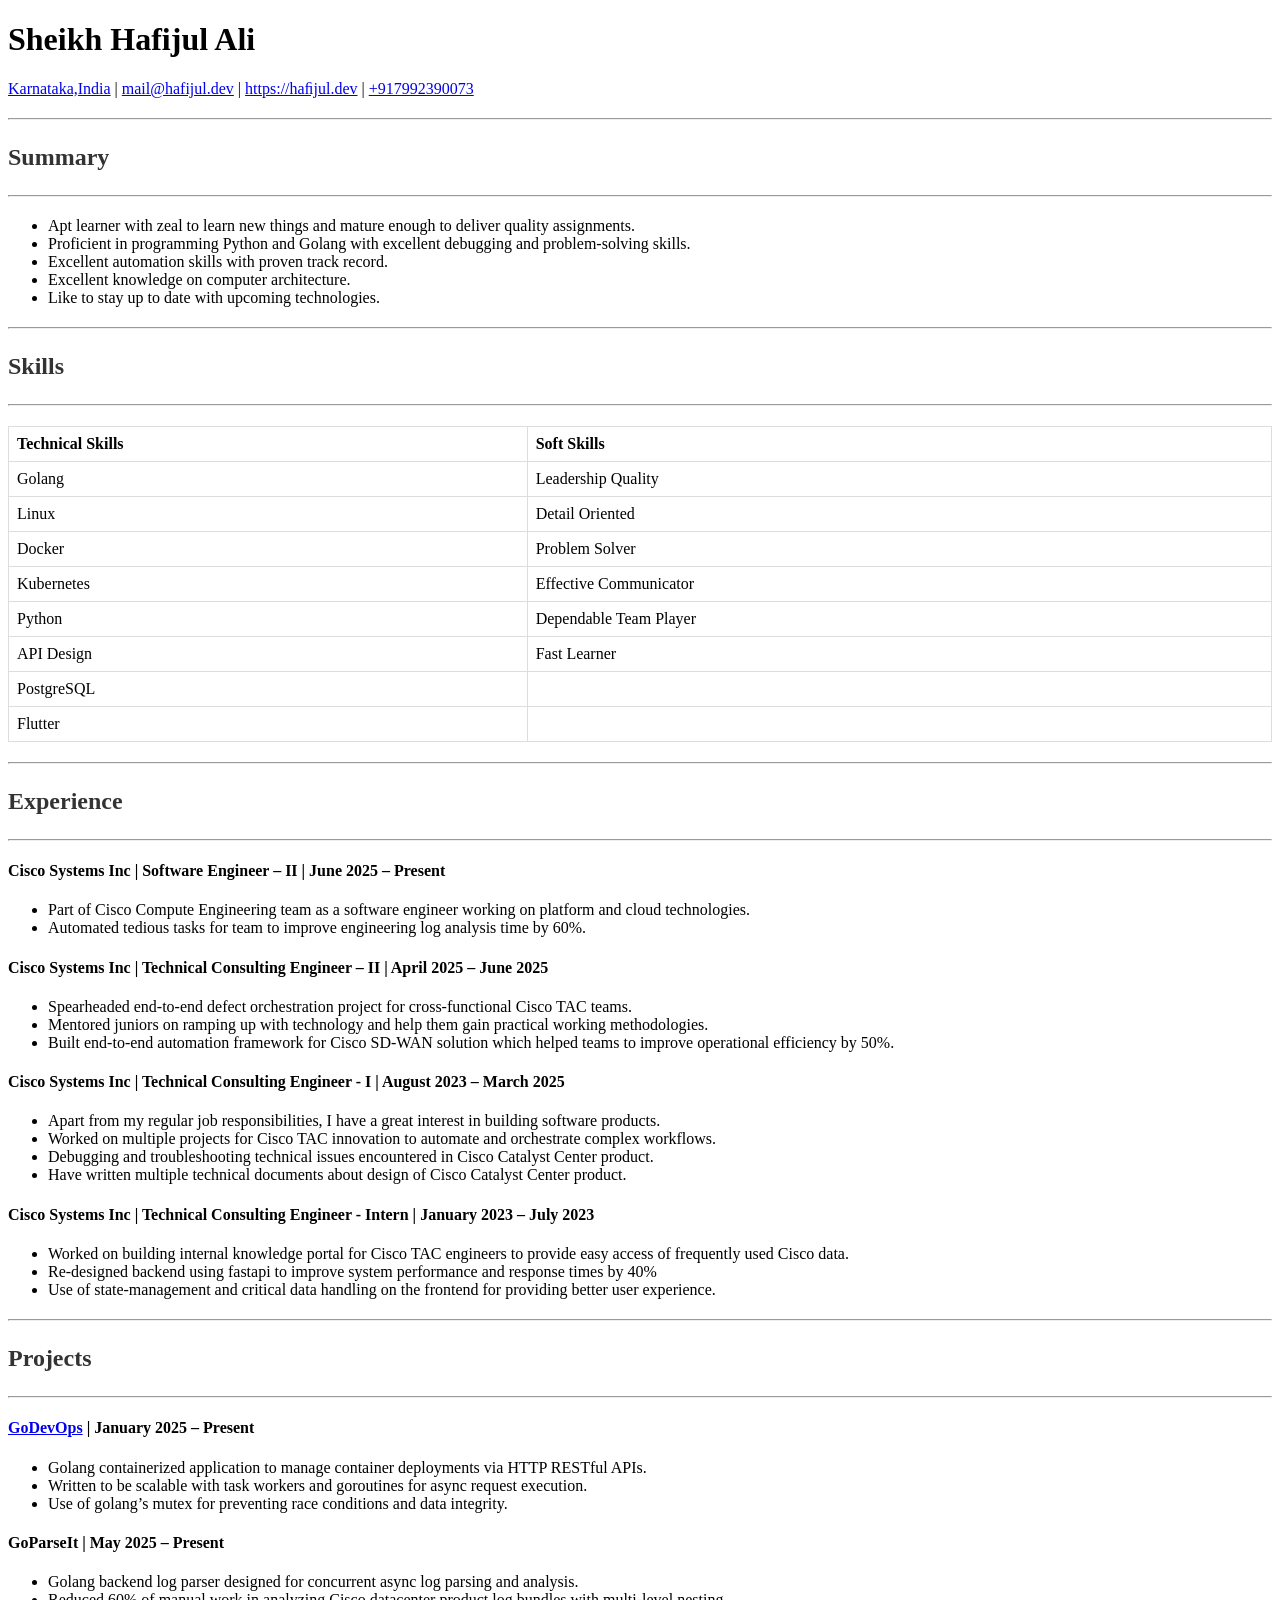
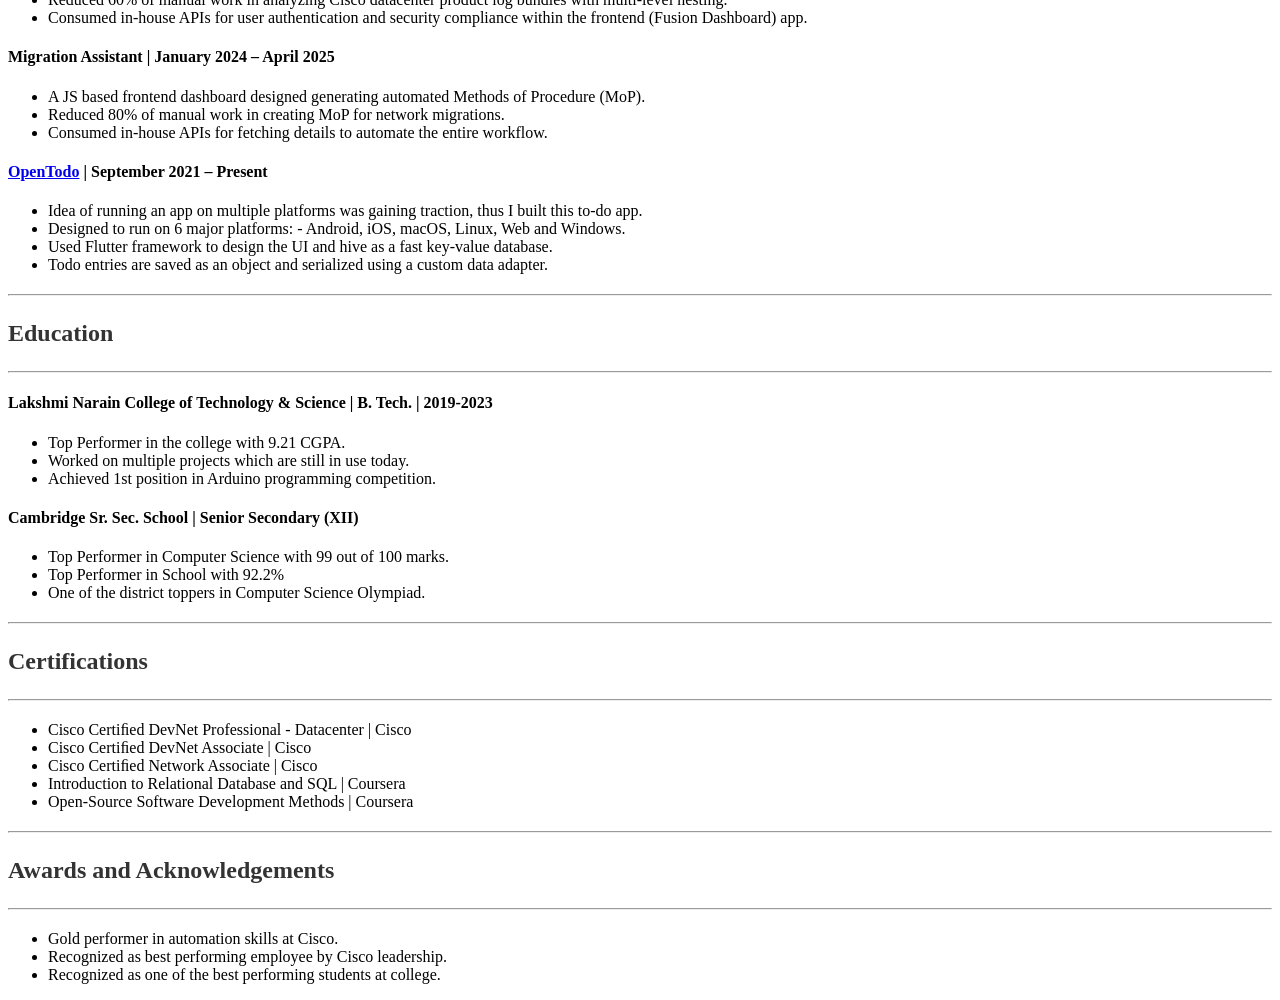
==== index.html @ a7cb3353 "Deploying to gh-pages from @ hafijulali/resume@81b9773b19a561ae93b733505bd237a3d7abc215 🚀" ====
<!DOCTYPE html>
<html xmlns="http://www.w3.org/1999/xhtml" lang="" xml:lang="">
<head>
  <meta charset="utf-8" />
  <meta name="generator" content="pandoc" />
  <meta name="viewport" content="width=device-width, initial-scale=1.0, user-scalable=yes" />
  <title>resume</title>
  <style>
    code{white-space: pre-wrap;}
    span.smallcaps{font-variant: small-caps;}
    div.columns{display: flex; gap: min(4vw, 1.5em);}
    div.column{flex: auto; overflow-x: auto;}
    div.hanging-indent{margin-left: 1.5em; text-indent: -1.5em;}
    /* The extra [class] is a hack that increases specificity enough to
       override a similar rule in reveal.js */
    ul.task-list[class]{list-style: none;}
    ul.task-list li input[type="checkbox"] {
      font-size: inherit;
      width: 0.8em;
      margin: 0 0.8em 0.2em -1.6em;
      vertical-align: middle;
    }
    .display.math{display: block; text-align: center; margin: 0.5rem auto;}
  </style>
  <link rel="stylesheet" href="style.css" />
</head>
<body>
<h1 id="sheikh-hafijul-ali">Sheikh Hafijul Ali</h1>
<p><a
href="https://www.google.com/maps/place/Bengaluru,%20Karnataka,%20India">Karnataka,India</a>
| <a href="mail@haﬁjul.dev">mail@hafijul.dev</a> | <a
href="https://haﬁjul.dev/">https://haﬁjul.dev</a> | <a
href="tel:+917992390073">+917992390073</a></p>
<hr />
<h3 id="summary">Summary</h3>
<hr />
<ul>
<li>Apt learner with zeal to learn new things and mature enough to
deliver quality assignments.</li>
<li>Proficient in programming Python and Golang with excellent debugging
and problem-solving skills.</li>
<li>Excellent automation skills with proven track record.</li>
<li>Excellent knowledge on computer architecture.</li>
<li>Like to stay up to date with upcoming technologies.</li>
</ul>
<hr />
<h3 id="skills">Skills</h3>
<hr />
<table>
<thead>
<tr class="header">
<th>Technical Skills</th>
<th>Soft Skills</th>
</tr>
</thead>
<tbody>
<tr class="odd">
<td>Golang</td>
<td>Leadership Quality</td>
</tr>
<tr class="even">
<td>Linux</td>
<td>Detail Oriented</td>
</tr>
<tr class="odd">
<td>Docker</td>
<td>Problem Solver</td>
</tr>
<tr class="even">
<td>Kubernetes</td>
<td>Effective Communicator</td>
</tr>
<tr class="odd">
<td>Python</td>
<td>Dependable Team Player</td>
</tr>
<tr class="even">
<td>API Design</td>
<td>Fast Learner</td>
</tr>
<tr class="odd">
<td>PostgreSQL</td>
<td></td>
</tr>
<tr class="even">
<td>Flutter</td>
<td></td>
</tr>
</tbody>
</table>
<hr />
<h3 id="experience">Experience</h3>
<hr />
<h4 id="cisco-systems-inc-software-engineer-ii-june-2025-present">Cisco
Systems Inc | Software Engineer – II | June 2025 – Present</h4>
<ul>
<li>Part of Cisco Compute Engineering team as a software engineer
working on platform and cloud technologies.</li>
<li>Automated tedious tasks for team to improve engineering log analysis
time by 60%.</li>
</ul>
<h4
id="cisco-systems-inc-technical-consulting-engineer-ii-april-2025-june-2025">Cisco
Systems Inc | Technical Consulting Engineer – II | April 2025 – June
2025</h4>
<ul>
<li>Spearheaded end-to-end defect orchestration project for
cross-functional Cisco TAC teams.</li>
<li>Mentored juniors on ramping up with technology and help them gain
practical working methodologies.</li>
<li>Built end-to-end automation framework for Cisco SD-WAN solution
which helped teams to improve operational efficiency by 50%.</li>
</ul>
<h4
id="cisco-systems-inc-technical-consulting-engineer---i-august-2023-march-2025">Cisco
Systems Inc | Technical Consulting Engineer - I | August 2023 – March
2025</h4>
<ul>
<li>Apart from my regular job responsibilities, I have a great interest
in building software products.</li>
<li>Worked on multiple projects for Cisco TAC innovation to automate and
orchestrate complex workflows.</li>
<li>Debugging and troubleshooting technical issues encountered in Cisco
Catalyst Center product.</li>
<li>Have written multiple technical documents about design of Cisco
Catalyst Center product.</li>
</ul>
<h4
id="cisco-systems-inc-technical-consulting-engineer---intern-january-2023-july-2023">Cisco
Systems Inc | Technical Consulting Engineer - Intern | January 2023 –
July 2023</h4>
<ul>
<li>Worked on building internal knowledge portal for Cisco TAC engineers
to provide easy access of frequently used Cisco data.</li>
<li>Re-designed backend using fastapi to improve system performance and
response times by 40%</li>
<li>Use of state-management and critical data handling on the frontend
for providing better user experience.</li>
</ul>
<hr />
<h3 id="projects">Projects</h3>
<hr />
<h4 id="godevops-january-2025-present"><a
href="https://gitlab.com/hafijulali/godevops">GoDevOps</a> | January
2025 – Present</h4>
<ul>
<li>Golang containerized application to manage container deployments via
HTTP RESTful APIs.</li>
<li>Written to be scalable with task workers and goroutines for async
request execution.</li>
<li>Use of golang’s mutex for preventing race conditions and data
integrity.</li>
</ul>
<h4 id="goparseit-may-2025-present">GoParseIt | May 2025 – Present</h4>
<ul>
<li>Golang backend log parser designed for concurrent async log parsing
and analysis.</li>
<li>Reduced 60% of manual work in analyzing Cisco datacenter product log
bundles with multi-level nesting.</li>
<li>Consumed in-house APIs for user authentication and security
compliance within the frontend (Fusion Dashboard) app.</li>
</ul>
<h4 id="migration-assistant-january-2024-april-2025">Migration Assistant
| January 2024 – April 2025</h4>
<ul>
<li>A JS based frontend dashboard designed generating automated Methods
of Procedure (MoP).</li>
<li>Reduced 80% of manual work in creating MoP for network
migrations.</li>
<li>Consumed in-house APIs for fetching details to automate the entire
workflow.</li>
</ul>
<h4 id="opentodo-september-2021-present"><a
href="https://gitlab.com/hafijulali/open-todo">OpenTodo</a> | September
2021 – Present</h4>
<ul>
<li>Idea of running an app on multiple platforms was gaining traction,
thus I built this to-do app.</li>
<li>Designed to run on 6 major platforms: - Android, iOS, macOS, Linux,
Web and Windows.</li>
<li>Used Flutter framework to design the UI and hive as a fast key-value
database.</li>
<li>Todo entries are saved as an object and serialized using a custom
data adapter.</li>
</ul>
<hr />
<h3 id="education">Education</h3>
<hr />
<h4
id="lakshmi-narain-college-of-technology-science-b.-tech.-2019-2023">Lakshmi
Narain College of Technology &amp; Science | B. Tech. | 2019-2023</h4>
<ul>
<li>Top Performer in the college with 9.21 CGPA.</li>
<li>Worked on multiple projects which are still in use today.</li>
<li>Achieved 1st position in Arduino programming competition.</li>
</ul>
<h4 id="cambridge-sr.-sec.-school-senior-secondary-xii">Cambridge
Sr. Sec. School | Senior Secondary (XII)</h4>
<ul>
<li>Top Performer in Computer Science with 99 out of 100 marks.</li>
<li>Top Performer in School with 92.2%</li>
<li>One of the district toppers in Computer Science Olympiad.</li>
</ul>
<hr />
<h3 id="certifications">Certifications</h3>
<hr />
<ul>
<li>Cisco Certiﬁed DevNet Professional - Datacenter | Cisco</li>
<li>Cisco Certiﬁed DevNet Associate | Cisco</li>
<li>Cisco Certiﬁed Network Associate | Cisco</li>
<li>Introduction to Relational Database and SQL | Coursera</li>
<li>Open-Source Software Development Methods | Coursera</li>
</ul>
<hr />
<h3 id="awards-and-acknowledgements">Awards and Acknowledgements</h3>
<hr />
<ul>
<li>Gold performer in automation skills at Cisco.</li>
<li>Recognized as best performing employee by Cisco leadership.</li>
<li>Recognized as one of the best performing students at college.</li>
</ul>
</body>
</html>
---- style.css ----
table {
  width: 100%;
  border-collapse: collapse;
}

th, td {
  text-align: left;
  padding: 8px;
  border: 1px solid #ddd;
}

th {
  font-weight: bold;
}

/* You may want to add some custom styles here, too */
h3 {
  font-size: 24px;
  color: #333;
}

hr {
  margin-top: 20px;
  margin-bottom: 20px;
}
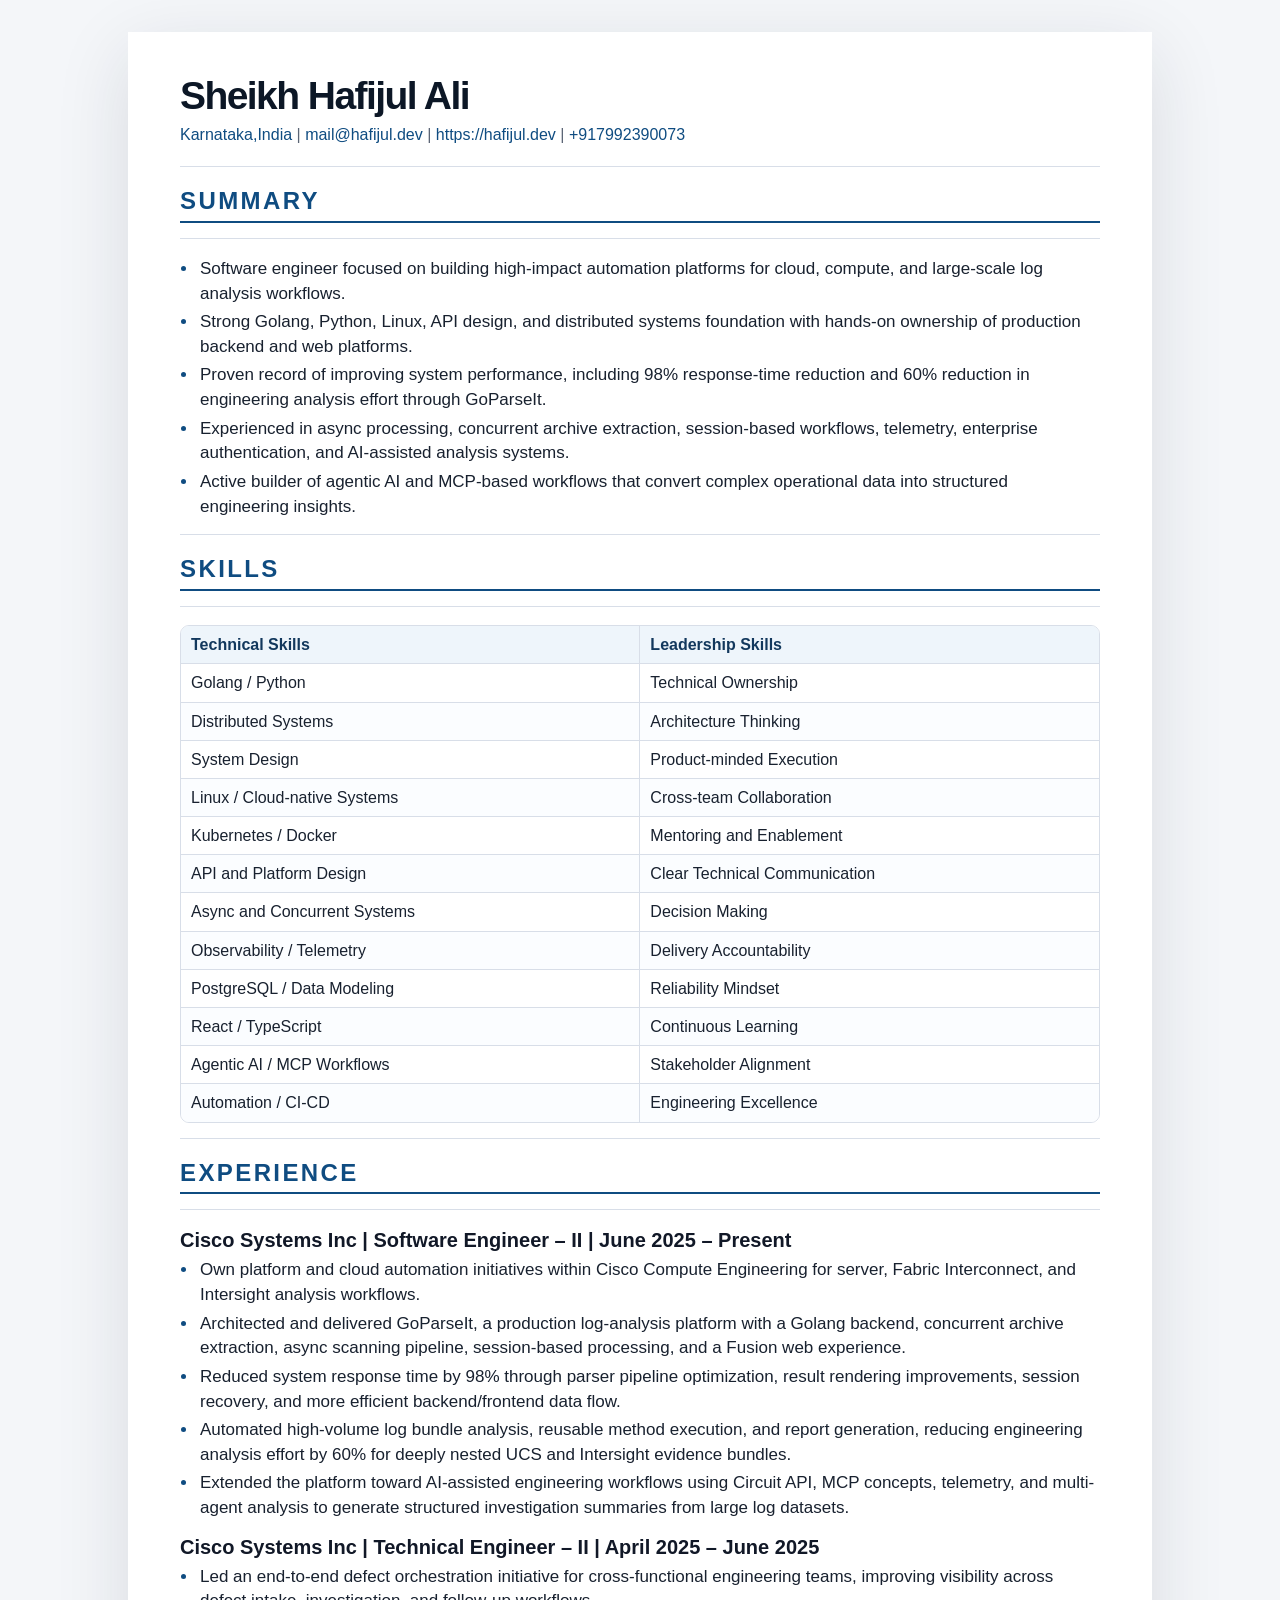
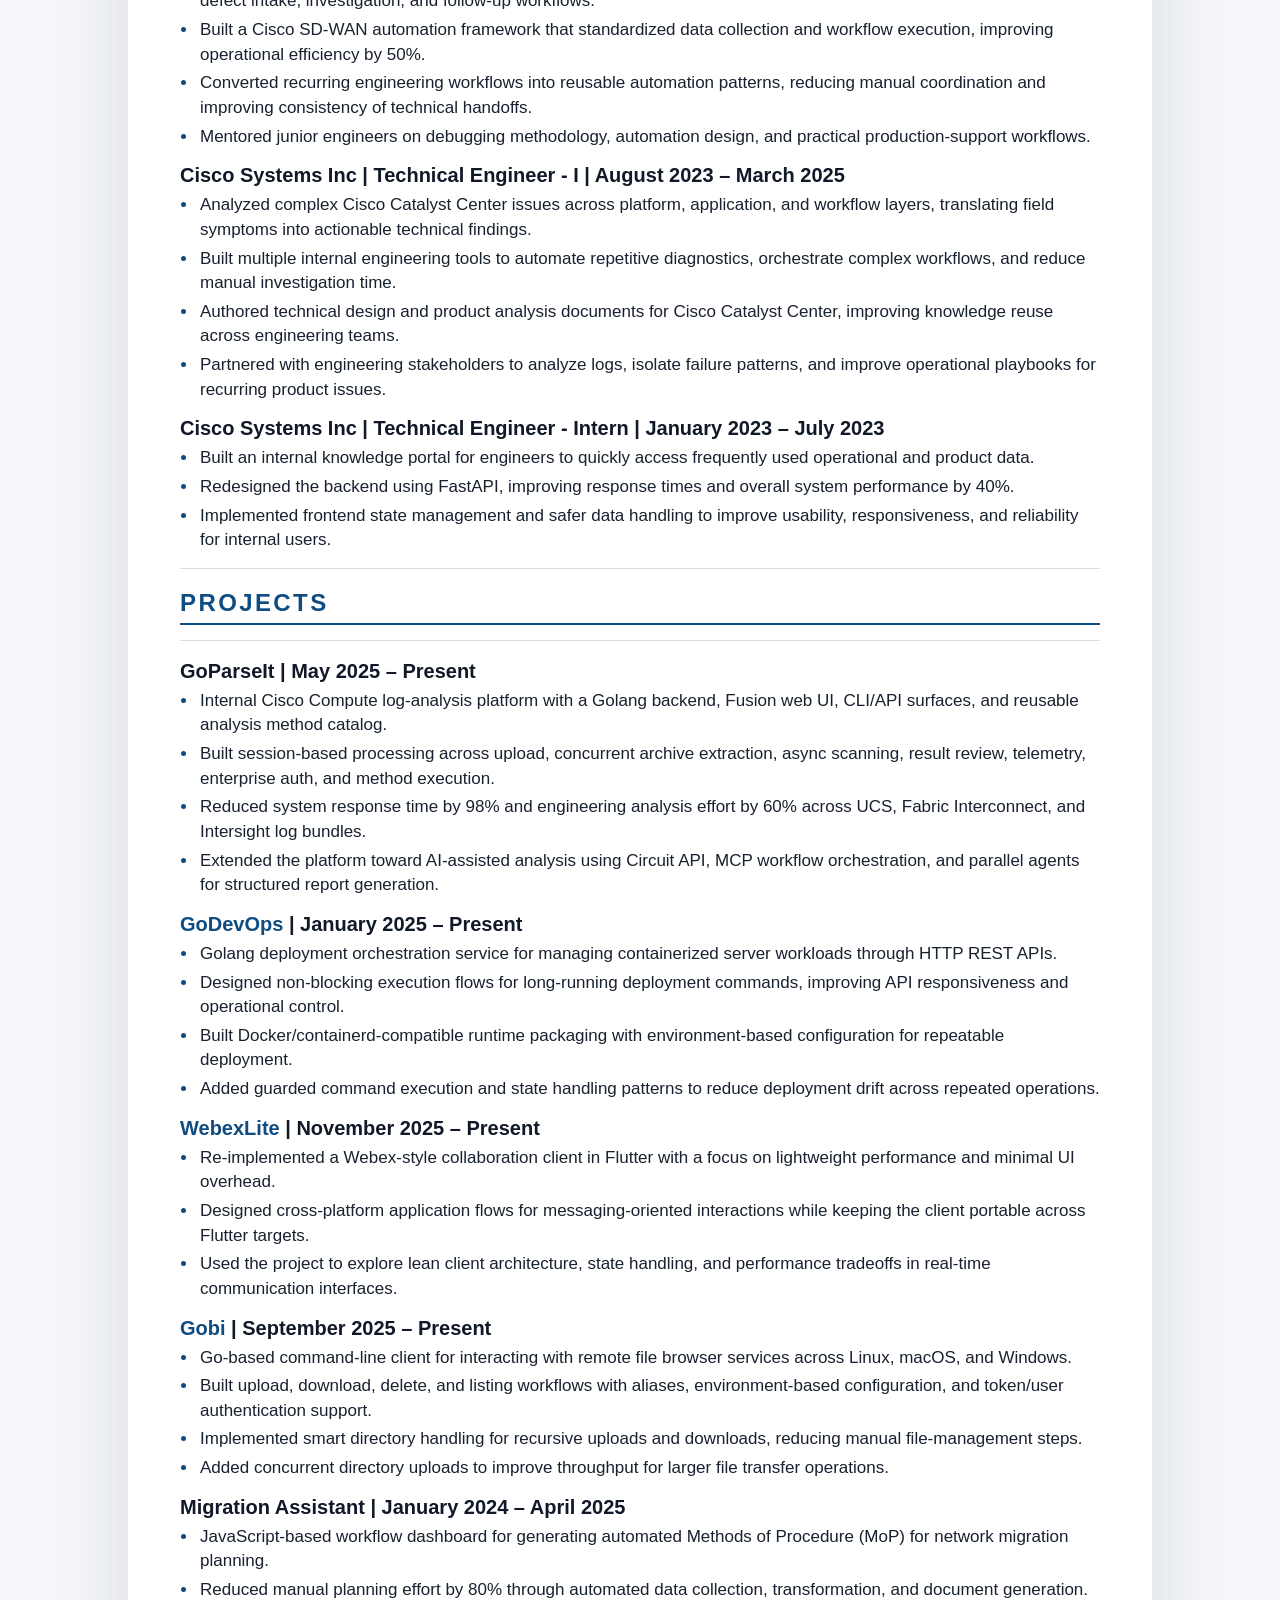
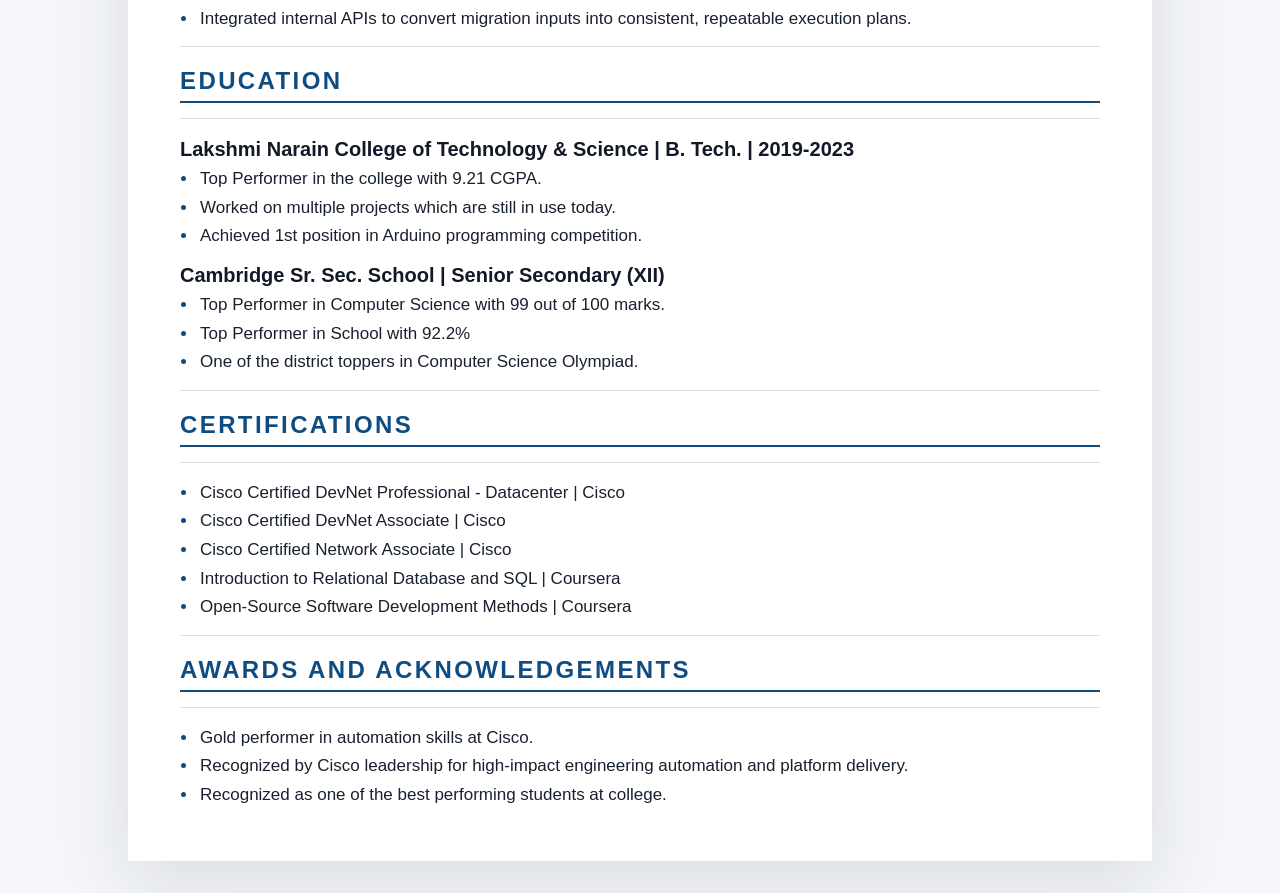
==== commit 3120dcd6: "REF : Improve styling for professional resume layout" ====
--- a/index.html
+++ b/index.html
@@ -1,12 +1,14 @@
 <!DOCTYPE html>
-<html xmlns="http://www.w3.org/1999/xhtml" lang="" xml:lang="">
+<html xmlns="http://www.w3.org/1999/xhtml">
 <head>
   <meta charset="utf-8" />
   <meta name="generator" content="pandoc" />
   <meta name="viewport" content="width=device-width, initial-scale=1.0, user-scalable=yes" />
   <title>resume</title>
   <style>
-    code{white-space: pre-wrap;}
+    /* Default styles provided by pandoc.
+    ** See https://pandoc.org/MANUAL.html#variables-for-html for config info.
+    */
     span.smallcaps{font-variant: small-caps;}
     div.columns{display: flex; gap: min(4vw, 1.5em);}
     div.column{flex: auto; overflow-x: auto;}
@@ -25,6 +27,9 @@
   <link rel="stylesheet" href="style.css" />
 </head>
 <body>
+<header id="title-block-header">
+<h1 class="title">resume</h1>
+</header>
 <h1 id="sheikh-hafijul-ali">Sheikh Hafijul Ali</h1>
 <p><a
 href="https://www.google.com/maps/place/Bengaluru,%20Karnataka,%20India">Karnataka,India</a>
@@ -35,56 +40,79 @@
 <h3 id="summary">Summary</h3>
 <hr />
 <ul>
-<li>Apt learner with zeal to learn new things and mature enough to
-deliver quality assignments.</li>
-<li>Proficient in programming Python and Golang with excellent debugging
-and problem-solving skills.</li>
-<li>Excellent automation skills with proven track record.</li>
-<li>Excellent knowledge on computer architecture.</li>
-<li>Like to stay up to date with upcoming technologies.</li>
+<li>Software engineer focused on building high-impact automation
+platforms for cloud, compute, and large-scale log analysis
+workflows.</li>
+<li>Strong Golang, Python, Linux, API design, and distributed systems
+foundation with hands-on ownership of production backend and web
+platforms.</li>
+<li>Proven record of improving system performance, including 98%
+response-time reduction and 60% reduction in engineering analysis effort
+through GoParseIt.</li>
+<li>Experienced in async processing, concurrent archive extraction,
+session-based workflows, telemetry, enterprise authentication, and
+AI-assisted analysis systems.</li>
+<li>Active builder of agentic AI and MCP-based workflows that convert
+complex operational data into structured engineering insights.</li>
 </ul>
 <hr />
 <h3 id="skills">Skills</h3>
 <hr />
 <table>
 <thead>
-<tr class="header">
+<tr>
 <th>Technical Skills</th>
-<th>Soft Skills</th>
+<th>Leadership Skills</th>
 </tr>
 </thead>
 <tbody>
-<tr class="odd">
-<td>Golang</td>
-<td>Leadership Quality</td>
-</tr>
-<tr class="even">
-<td>Linux</td>
-<td>Detail Oriented</td>
-</tr>
-<tr class="odd">
-<td>Docker</td>
-<td>Problem Solver</td>
-</tr>
-<tr class="even">
-<td>Kubernetes</td>
-<td>Effective Communicator</td>
-</tr>
-<tr class="odd">
-<td>Python</td>
-<td>Dependable Team Player</td>
-</tr>
-<tr class="even">
-<td>API Design</td>
-<td>Fast Learner</td>
-</tr>
-<tr class="odd">
-<td>PostgreSQL</td>
-<td></td>
-</tr>
-<tr class="even">
-<td>Flutter</td>
-<td></td>
+<tr>
+<td>Golang / Python</td>
+<td>Technical Ownership</td>
+</tr>
+<tr>
+<td>Distributed Systems</td>
+<td>Architecture Thinking</td>
+</tr>
+<tr>
+<td>System Design</td>
+<td>Product-minded Execution</td>
+</tr>
+<tr>
+<td>Linux / Cloud-native Systems</td>
+<td>Cross-team Collaboration</td>
+</tr>
+<tr>
+<td>Kubernetes / Docker</td>
+<td>Mentoring and Enablement</td>
+</tr>
+<tr>
+<td>API and Platform Design</td>
+<td>Clear Technical Communication</td>
+</tr>
+<tr>
+<td>Async and Concurrent Systems</td>
+<td>Decision Making</td>
+</tr>
+<tr>
+<td>Observability / Telemetry</td>
+<td>Delivery Accountability</td>
+</tr>
+<tr>
+<td>PostgreSQL / Data Modeling</td>
+<td>Reliability Mindset</td>
+</tr>
+<tr>
+<td>React / TypeScript</td>
+<td>Continuous Learning</td>
+</tr>
+<tr>
+<td>Agentic AI / MCP Workflows</td>
+<td>Stakeholder Alignment</td>
+</tr>
+<tr>
+<td>Automation / CI-CD</td>
+<td>Engineering Excellence</td>
 </tr>
 </tbody>
 </table>
@@ -94,94 +122,136 @@
 <h4 id="cisco-systems-inc-software-engineer-ii-june-2025-present">Cisco
 Systems Inc | Software Engineer – II | June 2025 – Present</h4>
 <ul>
-<li>Part of Cisco Compute Engineering team as a software engineer
-working on platform and cloud technologies.</li>
-<li>Automated tedious tasks for team to improve engineering log analysis
-time by 60%.</li>
-</ul>
-<h4
-id="cisco-systems-inc-technical-consulting-engineer-ii-april-2025-june-2025">Cisco
-Systems Inc | Technical Consulting Engineer – II | April 2025 – June
-2025</h4>
-<ul>
-<li>Spearheaded end-to-end defect orchestration project for
-cross-functional Cisco TAC teams.</li>
-<li>Mentored juniors on ramping up with technology and help them gain
-practical working methodologies.</li>
-<li>Built end-to-end automation framework for Cisco SD-WAN solution
-which helped teams to improve operational efficiency by 50%.</li>
-</ul>
-<h4
-id="cisco-systems-inc-technical-consulting-engineer---i-august-2023-march-2025">Cisco
-Systems Inc | Technical Consulting Engineer - I | August 2023 – March
-2025</h4>
-<ul>
-<li>Apart from my regular job responsibilities, I have a great interest
-in building software products.</li>
-<li>Worked on multiple projects for Cisco TAC innovation to automate and
-orchestrate complex workflows.</li>
-<li>Debugging and troubleshooting technical issues encountered in Cisco
-Catalyst Center product.</li>
-<li>Have written multiple technical documents about design of Cisco
-Catalyst Center product.</li>
-</ul>
-<h4
-id="cisco-systems-inc-technical-consulting-engineer---intern-january-2023-july-2023">Cisco
-Systems Inc | Technical Consulting Engineer - Intern | January 2023 –
-July 2023</h4>
-<ul>
-<li>Worked on building internal knowledge portal for Cisco TAC engineers
-to provide easy access of frequently used Cisco data.</li>
-<li>Re-designed backend using fastapi to improve system performance and
-response times by 40%</li>
-<li>Use of state-management and critical data handling on the frontend
-for providing better user experience.</li>
+<li>Own platform and cloud automation initiatives within Cisco Compute
+Engineering for server, Fabric Interconnect, and Intersight analysis
+workflows.</li>
+<li>Architected and delivered GoParseIt, a production log-analysis
+platform with a Golang backend, concurrent archive extraction, async
+scanning pipeline, session-based processing, and a Fusion web
+experience.</li>
+<li>Reduced system response time by 98% through parser pipeline
+optimization, result rendering improvements, session recovery, and more
+efficient backend/frontend data flow.</li>
+<li>Automated high-volume log bundle analysis, reusable method
+execution, and report generation, reducing engineering analysis effort
+by 60% for deeply nested UCS and Intersight evidence bundles.</li>
+<li>Extended the platform toward AI-assisted engineering workflows using
+Circuit API, MCP concepts, telemetry, and multi-agent analysis to
+generate structured investigation summaries from large log
+datasets.</li>
+</ul>
+<h4
+id="cisco-systems-inc-technical-engineer-ii-april-2025-june-2025">Cisco
+Systems Inc | Technical Engineer – II | April 2025 – June 2025</h4>
+<ul>
+<li>Led an end-to-end defect orchestration initiative for
+cross-functional engineering teams, improving visibility across defect
+intake, investigation, and follow-up workflows.</li>
+<li>Built a Cisco SD-WAN automation framework that standardized data
+collection and workflow execution, improving operational efficiency by
+50%.</li>
+<li>Converted recurring engineering workflows into reusable automation
+patterns, reducing manual coordination and improving consistency of
+technical handoffs.</li>
+<li>Mentored junior engineers on debugging methodology, automation
+design, and practical production-support workflows.</li>
+</ul>
+<h4
+id="cisco-systems-inc-technical-engineer---i-august-2023-march-2025">Cisco
+Systems Inc | Technical Engineer - I | August 2023 – March 2025</h4>
+<ul>
+<li>Analyzed complex Cisco Catalyst Center issues across platform,
+application, and workflow layers, translating field symptoms into
+actionable technical findings.</li>
+<li>Built multiple internal engineering tools to automate repetitive
+diagnostics, orchestrate complex workflows, and reduce manual
+investigation time.</li>
+<li>Authored technical design and product analysis documents for Cisco
+Catalyst Center, improving knowledge reuse across engineering
+teams.</li>
+<li>Partnered with engineering stakeholders to analyze logs, isolate
+failure patterns, and improve operational playbooks for recurring
+product issues.</li>
+</ul>
+<h4
+id="cisco-systems-inc-technical-engineer---intern-january-2023-july-2023">Cisco
+Systems Inc | Technical Engineer - Intern | January 2023 – July
+2023</h4>
+<ul>
+<li>Built an internal knowledge portal for engineers to quickly access
+frequently used operational and product data.</li>
+<li>Redesigned the backend using FastAPI, improving response times and
+overall system performance by 40%.</li>
+<li>Implemented frontend state management and safer data handling to
+improve usability, responsiveness, and reliability for internal
+users.</li>
 </ul>
 <hr />
 <h3 id="projects">Projects</h3>
 <hr />
+<h4 id="goparseit-may-2025-present">GoParseIt | May 2025 – Present</h4>
+<ul>
+<li>Internal Cisco Compute log-analysis platform with a Golang backend,
+Fusion web UI, CLI/API surfaces, and reusable analysis method
+catalog.</li>
+<li>Built session-based processing across upload, concurrent archive
+extraction, async scanning, result review, telemetry, enterprise auth,
+and method execution.</li>
+<li>Reduced system response time by 98% and engineering analysis effort
+by 60% across UCS, Fabric Interconnect, and Intersight log bundles.</li>
+<li>Extended the platform toward AI-assisted analysis using Circuit API,
+MCP workflow orchestration, and parallel agents for structured report
+generation.</li>
+</ul>
 <h4 id="godevops-january-2025-present"><a
 href="https://gitlab.com/hafijulali/godevops">GoDevOps</a> | January
 2025 – Present</h4>
 <ul>
-<li>Golang containerized application to manage container deployments via
-HTTP RESTful APIs.</li>
-<li>Written to be scalable with task workers and goroutines for async
-request execution.</li>
-<li>Use of golang’s mutex for preventing race conditions and data
-integrity.</li>
-</ul>
-<h4 id="goparseit-may-2025-present">GoParseIt | May 2025 – Present</h4>
-<ul>
-<li>Golang backend log parser designed for concurrent async log parsing
-and analysis.</li>
-<li>Reduced 60% of manual work in analyzing Cisco datacenter product log
-bundles with multi-level nesting.</li>
-<li>Consumed in-house APIs for user authentication and security
-compliance within the frontend (Fusion Dashboard) app.</li>
+<li>Golang deployment orchestration service for managing containerized
+server workloads through HTTP REST APIs.</li>
+<li>Designed non-blocking execution flows for long-running deployment
+commands, improving API responsiveness and operational control.</li>
+<li>Built Docker/containerd-compatible runtime packaging with
+environment-based configuration for repeatable deployment.</li>
+<li>Added guarded command execution and state handling patterns to
+reduce deployment drift across repeated operations.</li>
+</ul>
+<h4 id="webexlite-november-2025-present"><a
+href="https://github.com/hafijulali/webexlite">WebexLite</a> | November
+2025 – Present</h4>
+<ul>
+<li>Re-implemented a Webex-style collaboration client in Flutter with a
+focus on lightweight performance and minimal UI overhead.</li>
+<li>Designed cross-platform application flows for messaging-oriented
+interactions while keeping the client portable across Flutter
+targets.</li>
+<li>Used the project to explore lean client architecture, state
+handling, and performance tradeoffs in real-time communication
+interfaces.</li>
+</ul>
+<h4 id="gobi-september-2025-present"><a
+href="https://github.com/hafijulali/gobi">Gobi</a> | September 2025 –
+Present</h4>
+<ul>
+<li>Go-based command-line client for interacting with remote file
+browser services across Linux, macOS, and Windows.</li>
+<li>Built upload, download, delete, and listing workflows with aliases,
+environment-based configuration, and token/user authentication
+support.</li>
+<li>Implemented smart directory handling for recursive uploads and
+downloads, reducing manual file-management steps.</li>
+<li>Added concurrent directory uploads to improve throughput for larger
+file transfer operations.</li>
 </ul>
 <h4 id="migration-assistant-january-2024-april-2025">Migration Assistant
 | January 2024 – April 2025</h4>
 <ul>
-<li>A JS based frontend dashboard designed generating automated Methods
-of Procedure (MoP).</li>
-<li>Reduced 80% of manual work in creating MoP for network
-migrations.</li>
-<li>Consumed in-house APIs for fetching details to automate the entire
-workflow.</li>
-</ul>
-<h4 id="opentodo-september-2021-present"><a
-href="https://gitlab.com/hafijulali/open-todo">OpenTodo</a> | September
-2021 – Present</h4>
-<ul>
-<li>Idea of running an app on multiple platforms was gaining traction,
-thus I built this to-do app.</li>
-<li>Designed to run on 6 major platforms: - Android, iOS, macOS, Linux,
-Web and Windows.</li>
-<li>Used Flutter framework to design the UI and hive as a fast key-value
-database.</li>
-<li>Todo entries are saved as an object and serialized using a custom
-data adapter.</li>
+<li>JavaScript-based workflow dashboard for generating automated Methods
+of Procedure (MoP) for network migration planning.</li>
+<li>Reduced manual planning effort by 80% through automated data
+collection, transformation, and document generation.</li>
+<li>Integrated internal APIs to convert migration inputs into
+consistent, repeatable execution plans.</li>
 </ul>
 <hr />
 <h3 id="education">Education</h3>
@@ -216,7 +286,8 @@
 <hr />
 <ul>
 <li>Gold performer in automation skills at Cisco.</li>
-<li>Recognized as best performing employee by Cisco leadership.</li>
+<li>Recognized by Cisco leadership for high-impact engineering
+automation and platform delivery.</li>
 <li>Recognized as one of the best performing students at college.</li>
 </ul>
 </body>
--- a/style.css
+++ b/style.css
@@ -1,26 +1,200 @@
+:root {
+  --ink: #18212f;
+  --muted: #5b6575;
+  --rule: #d8dee8;
+  --accent: #0f4c81;
+  --accent-soft: #eef5fb;
+  --surface: #ffffff;
+}
+
+@page {
+  size: A4;
+  margin: 15mm 14mm 16mm;
+}
+
+* {
+  box-sizing: border-box;
+}
+
+html {
+  background: #f4f6f9;
+}
+
+body {
+  width: 80vw;
+  max-width: 1080px;
+  margin: 32px auto;
+  padding: 44px 52px;
+  background: var(--surface);
+  color: var(--ink);
+  font-family: "Aptos", "Segoe UI", "Helvetica Neue", Arial, sans-serif;
+  font-size: 17px;
+  line-height: 1.45;
+  box-shadow: 0 20px 70px rgba(24, 33, 47, 0.12);
+}
+
+h1,
+h2,
+h3,
+h4,
+p,
+ul {
+  margin-top: 0;
+}
+
+h2 {
+  margin: 24px 0 10px;
+  color: #102033;
+  font-size: 27px;
+  line-height: 1.15;
+  letter-spacing: -0.02em;
+}
+
+#title-block-header {
+  display: none;
+}
+
+h1 {
+  margin-bottom: 6px;
+  color: #0c1726;
+  font-size: 39px;
+  line-height: 1.05;
+  letter-spacing: -0.04em;
+}
+
+h1 + p {
+  margin-bottom: 20px;
+  color: var(--muted);
+  font-size: 16px;
+}
+
+h3 {
+  margin: 20px 0 9px;
+  padding-bottom: 5px;
+  border-bottom: 2px solid var(--accent);
+  color: var(--accent);
+  font-size: 24px;
+  line-height: 1.2;
+  letter-spacing: 0.1em;
+  text-transform: uppercase;
+}
+
+h4 {
+  margin: 14px 0 5px;
+  color: #111827;
+  font-size: 20px;
+  line-height: 1.25;
+  font-weight: 750;
+}
+
+p {
+  margin-bottom: 8px;
+}
+
+ul {
+  margin-bottom: 9px;
+  padding-left: 18px;
+}
+
+li {
+  margin-bottom: 4px;
+  padding-left: 2px;
+}
+
+li::marker {
+  color: var(--accent);
+}
+
+a {
+  color: var(--accent);
+  text-decoration: none;
+}
+
+a:hover {
+  text-decoration: underline;
+}
+
+hr {
+  margin: 15px 0 18px;
+  border: 0;
+  border-top: 1px solid var(--rule);
+}
+
 table {
   width: 100%;
-  border-collapse: collapse;
-}
-
-th, td {
+  margin: 8px 0 14px;
+  border-collapse: separate;
+  border-spacing: 0;
+  overflow: hidden;
+  border: 1px solid var(--rule);
+  border-radius: 9px;
+  font-size: 16px;
+}
+
+th,
+td {
+  padding: 7px 10px;
   text-align: left;
-  padding: 8px;
-  border: 1px solid #ddd;
+  vertical-align: top;
+  border-right: 1px solid var(--rule);
+  border-bottom: 1px solid var(--rule);
+}
+
+th:last-child,
+td:last-child {
+  border-right: 0;
+}
+
+tr:last-child td {
+  border-bottom: 0;
 }
 
 th {
-  font-weight: bold;
-}
-
-/* You may want to add some custom styles here, too */
-h3 {
-  font-size: 24px;
-  color: #333;
-}
-
-hr {
-  margin-top: 20px;
-  margin-bottom: 20px;
-}
-
+  background: var(--accent-soft);
+  color: #12385d;
+  font-weight: 750;
+}
+
+tbody tr:nth-child(even) td {
+  background: #fbfdff;
+}
+
+@media print {
+  html {
+    background: var(--surface);
+  }
+
+  body {
+    max-width: none;
+    width: auto;
+    margin: 0;
+    padding: 0;
+    box-shadow: none;
+    font-size: 12.5pt;
+    line-height: 1.34;
+  }
+
+  h1 {
+    font-size: 29pt;
+  }
+
+  h3 {
+    margin-top: 13pt;
+    font-size: 15pt;
+  }
+
+  h4 {
+    margin-top: 9pt;
+    font-size: 13pt;
+    break-after: avoid;
+  }
+
+  ul,
+  table {
+    break-inside: avoid;
+  }
+
+  a {
+    color: var(--ink);
+  }
+}
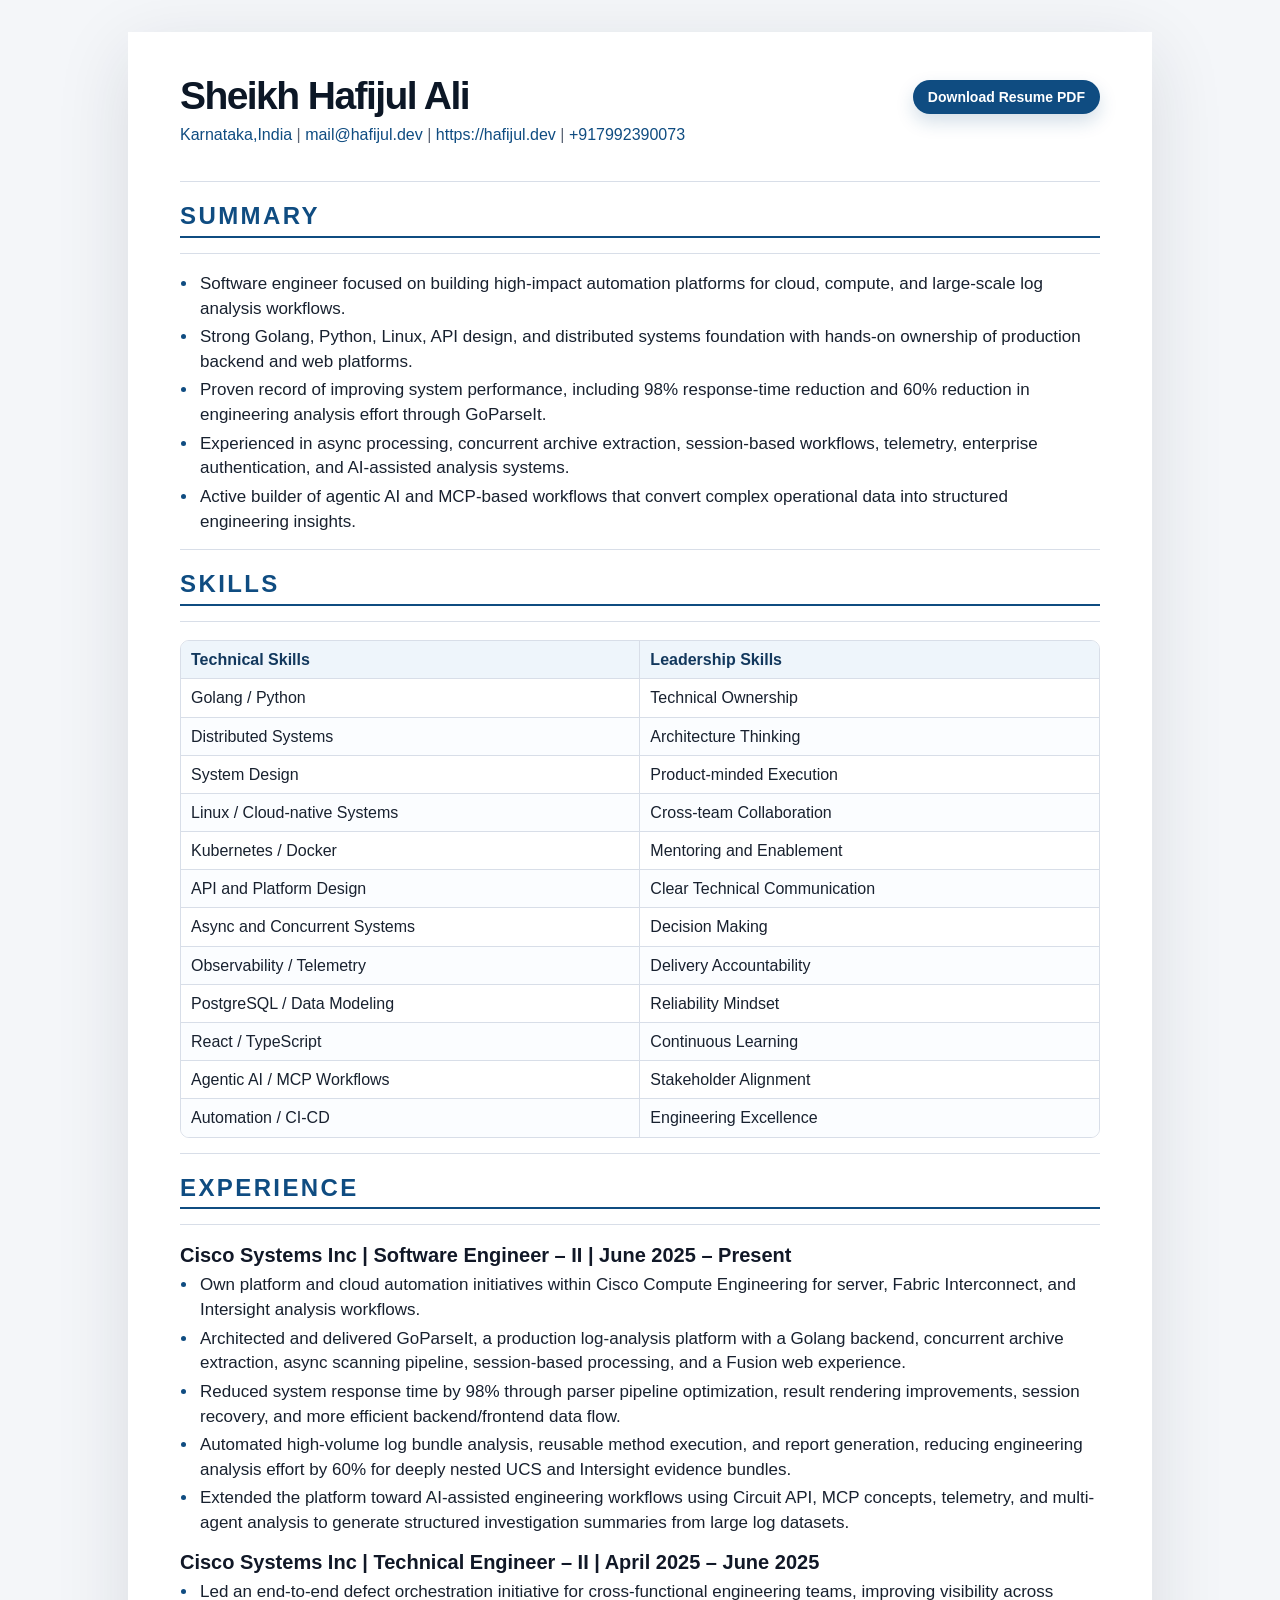
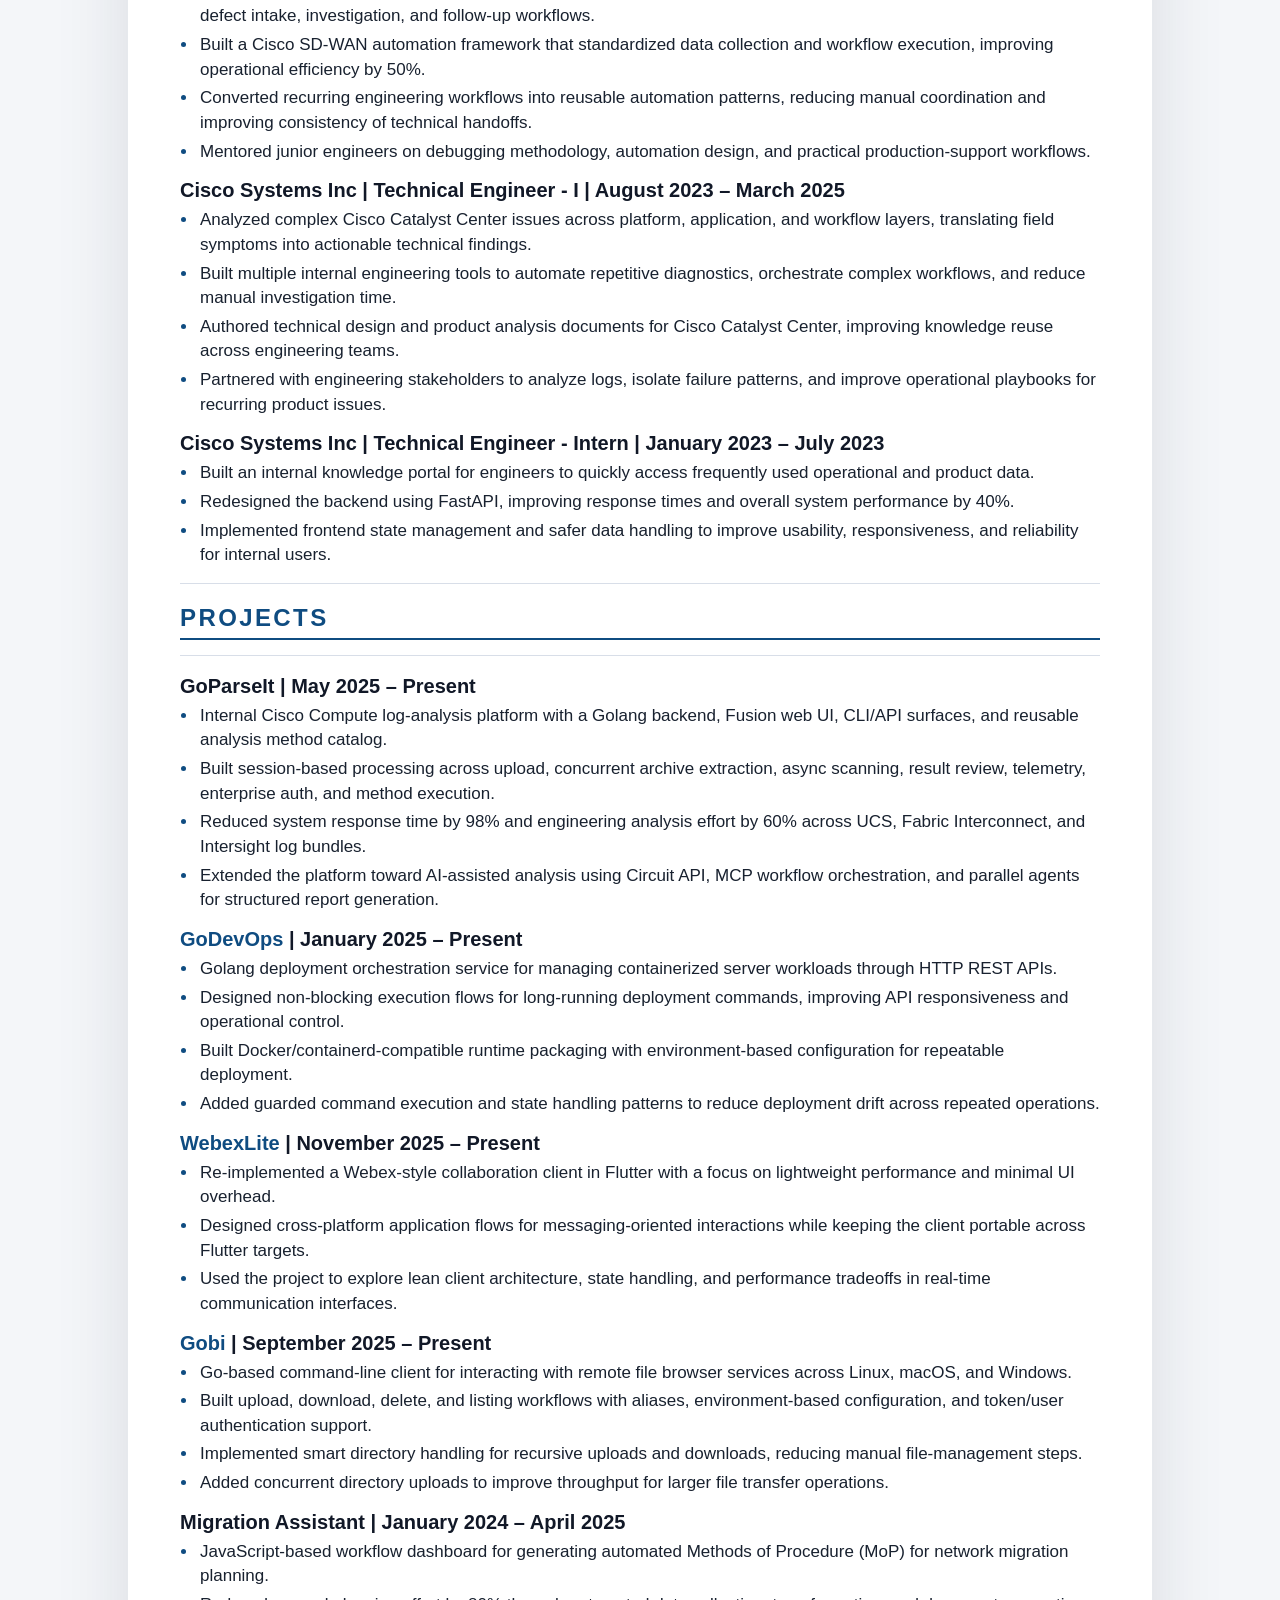
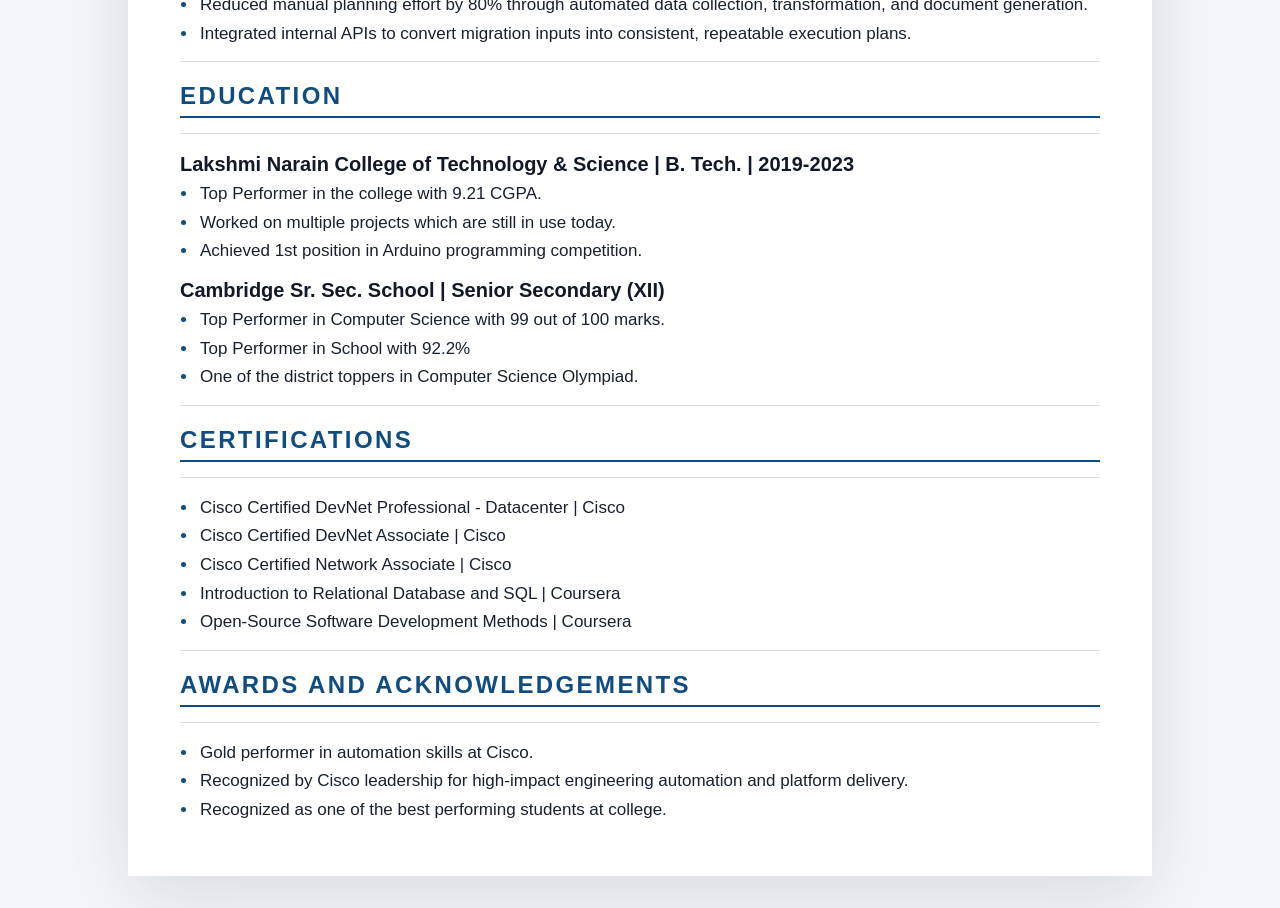
==== commit 4143a688: "ADD : Resume pdf download button" ====
--- a/index.html
+++ b/index.html
@@ -30,12 +30,21 @@
 <header id="title-block-header">
 <h1 class="title">resume</h1>
 </header>
-<h1 id="sheikh-hafijul-ali">Sheikh Hafijul Ali</h1>
-<p><a
-href="https://www.google.com/maps/place/Bengaluru,%20Karnataka,%20India">Karnataka,India</a>
-| <a href="mail@haﬁjul.dev">mail@hafijul.dev</a> | <a
-href="https://haﬁjul.dev/">https://haﬁjul.dev</a> | <a
-href="tel:+917992390073">+917992390073</a></p>
+<header class="resume-header">
+<div>
+<h1>
+Sheikh Hafijul Ali
+</h1>
+<p>
+<a href="https://www.google.com/maps/place/Bengaluru,%20Karnataka,%20India">Karnataka,India</a>
+| <a href="mail@hafijul.dev">mail@hafijul.dev</a> |
+<a href="https://hafijul.dev/">https://hafijul.dev</a> |
+<a href="tel:+917992390073">+917992390073</a>
+</p>
+</div>
+<a class="download-button" href="Sheikh Hafijul Ali's Resume.pdf" download>Download
+Resume PDF</a>
+</header>
 <hr />
 <h3 id="summary">Summary</h3>
 <hr />
--- a/style.css
+++ b/style.css
@@ -9,7 +9,7 @@
 
 @page {
   size: A4;
-  margin: 15mm 14mm 16mm;
+  margin: 12mm 12mm 13mm;
 }
 
 * {
@@ -54,18 +54,29 @@
   display: none;
 }
 
+.resume-header {
+  display: flex;
+  align-items: flex-start;
+  justify-content: space-between;
+  gap: 24px;
+}
+
+.resume-header h1 {
+  margin-bottom: 6px;
+}
+
+.resume-header p {
+  margin-bottom: 20px;
+  color: var(--muted);
+  font-size: 16px;
+}
+
 h1 {
   margin-bottom: 6px;
   color: #0c1726;
   font-size: 39px;
   line-height: 1.05;
   letter-spacing: -0.04em;
-}
-
-h1 + p {
-  margin-bottom: 20px;
-  color: var(--muted);
-  font-size: 16px;
 }
 
 h3 {
@@ -114,6 +125,28 @@
   text-decoration: underline;
 }
 
+.download-button {
+  display: inline-flex;
+  flex: 0 0 auto;
+  align-items: center;
+  justify-content: center;
+  margin-top: 4px;
+  padding: 9px 14px;
+  border: 1px solid rgba(15, 76, 129, 0.3);
+  border-radius: 999px;
+  background: var(--accent);
+  color: #ffffff;
+  font-size: 14px;
+  font-weight: 750;
+  line-height: 1;
+  box-shadow: 0 8px 18px rgba(15, 76, 129, 0.18);
+}
+
+.download-button:hover {
+  background: #0b3d68;
+  text-decoration: none;
+}
+
 hr {
   margin: 15px 0 18px;
   border: 0;
@@ -170,28 +203,57 @@
     margin: 0;
     padding: 0;
     box-shadow: none;
+    font-size: 11pt;
+    line-height: 1.18;
+  }
+
+  h1 {
+    font-size: 24pt;
+  }
+
+  h3 {
+    margin: 7pt 0 4pt;
+    padding-bottom: 3pt;
     font-size: 12.5pt;
-    line-height: 1.34;
-  }
-
-  h1 {
-    font-size: 29pt;
-  }
-
-  h3 {
-    margin-top: 13pt;
-    font-size: 15pt;
+    letter-spacing: 0.06em;
   }
 
   h4 {
-    margin-top: 9pt;
-    font-size: 13pt;
+    margin: 6pt 0 2pt;
+    font-size: 11.5pt;
     break-after: avoid;
   }
 
-  ul,
+  hr {
+    margin: 5pt 0 6pt;
+  }
+
+  ul {
+    margin-bottom: 4pt;
+    padding-left: 14pt;
+  }
+
+  li {
+    margin-bottom: 1.5pt;
+  }
+
   table {
+    margin: 4pt 0 6pt;
+    font-size: 10pt;
+    break-inside: auto;
+  }
+
+  th,
+  td {
+    padding: 2pt 4pt;
+  }
+
+  tr {
     break-inside: avoid;
+  }
+
+  .download-button {
+    display: none;
   }
 
   a {
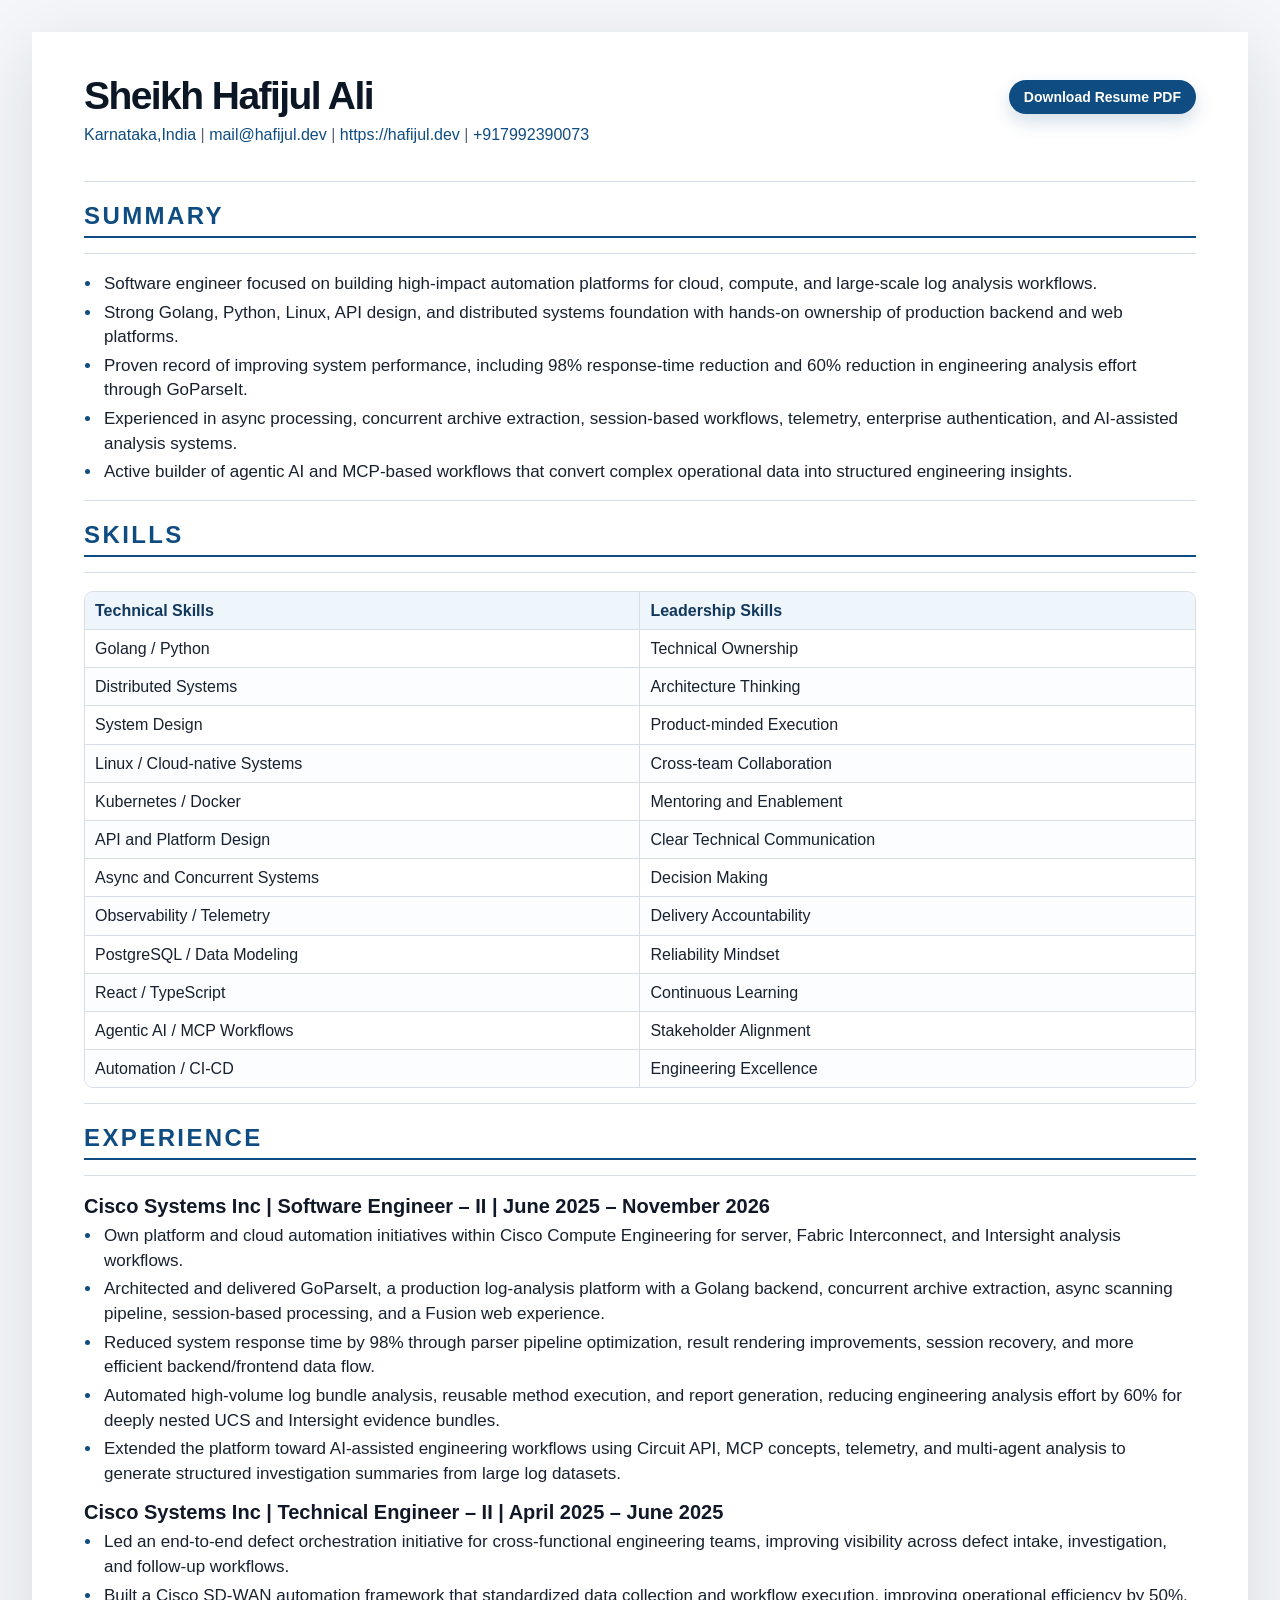
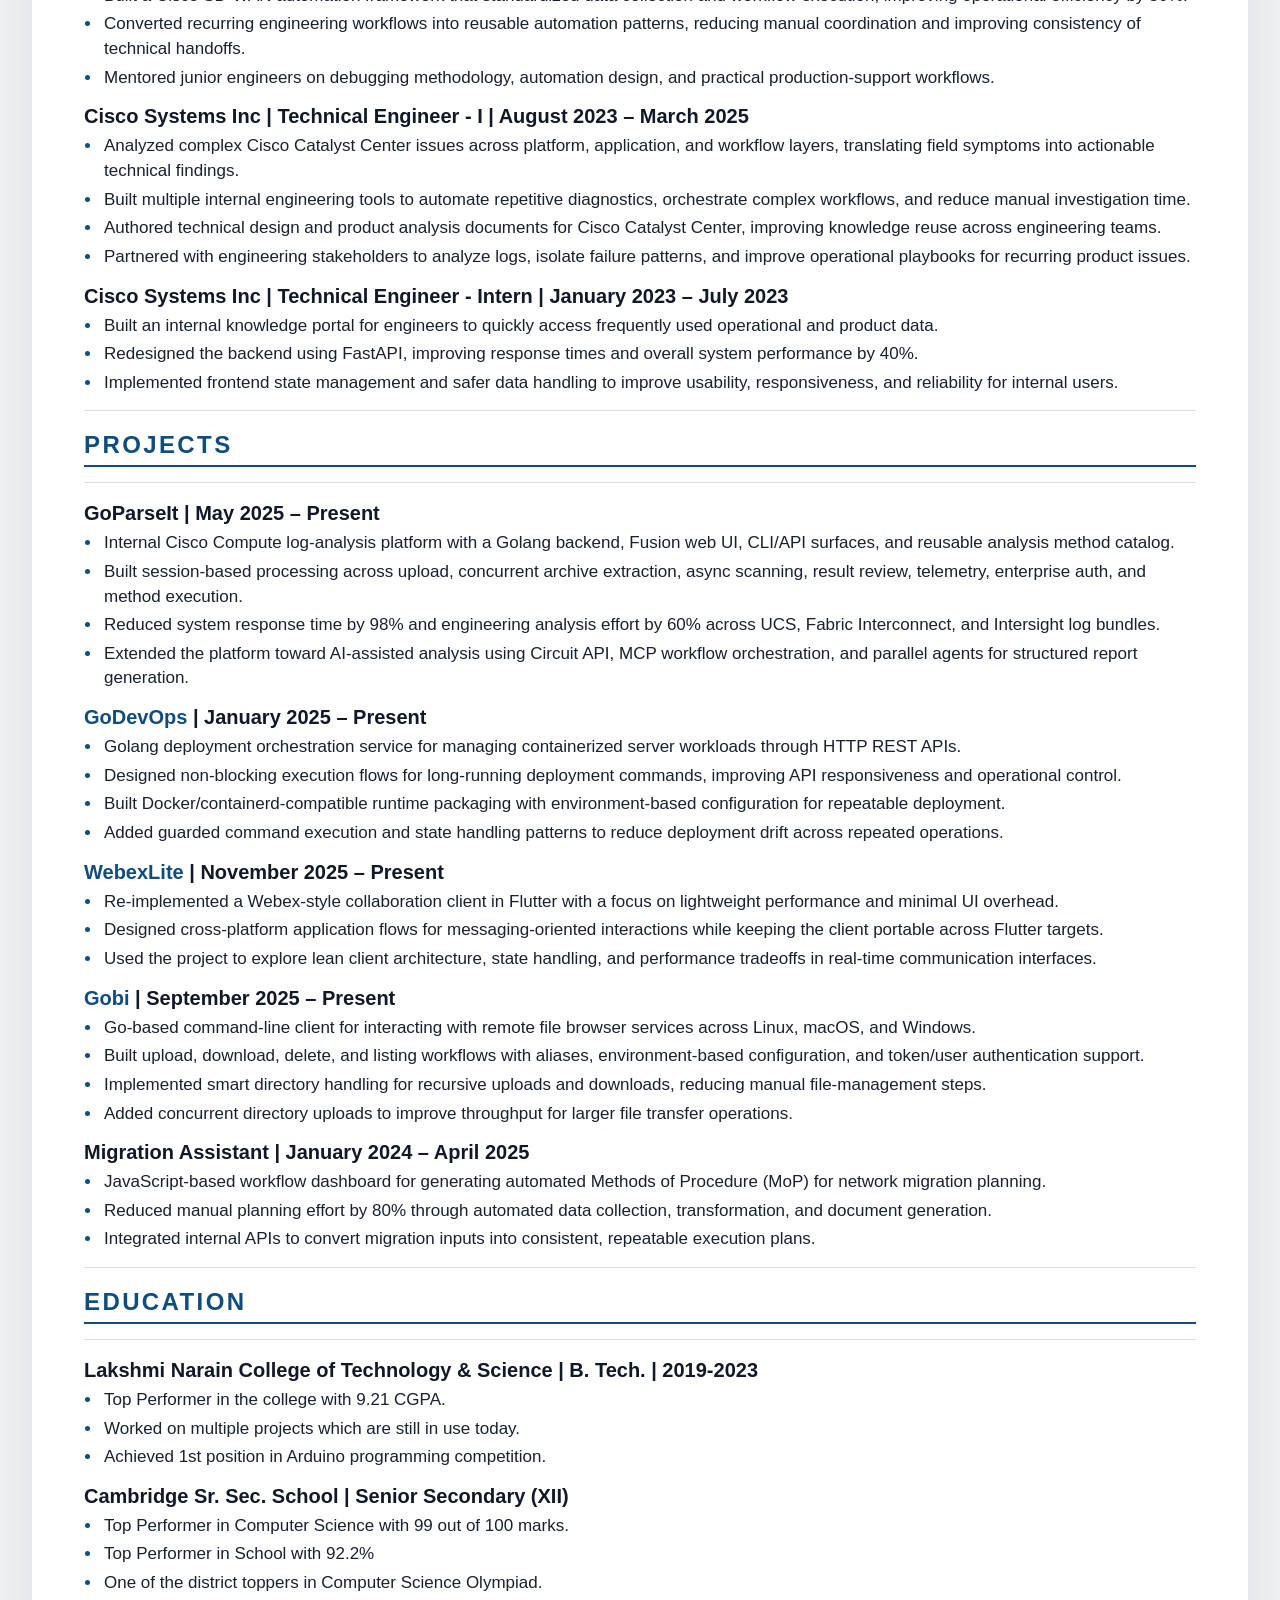
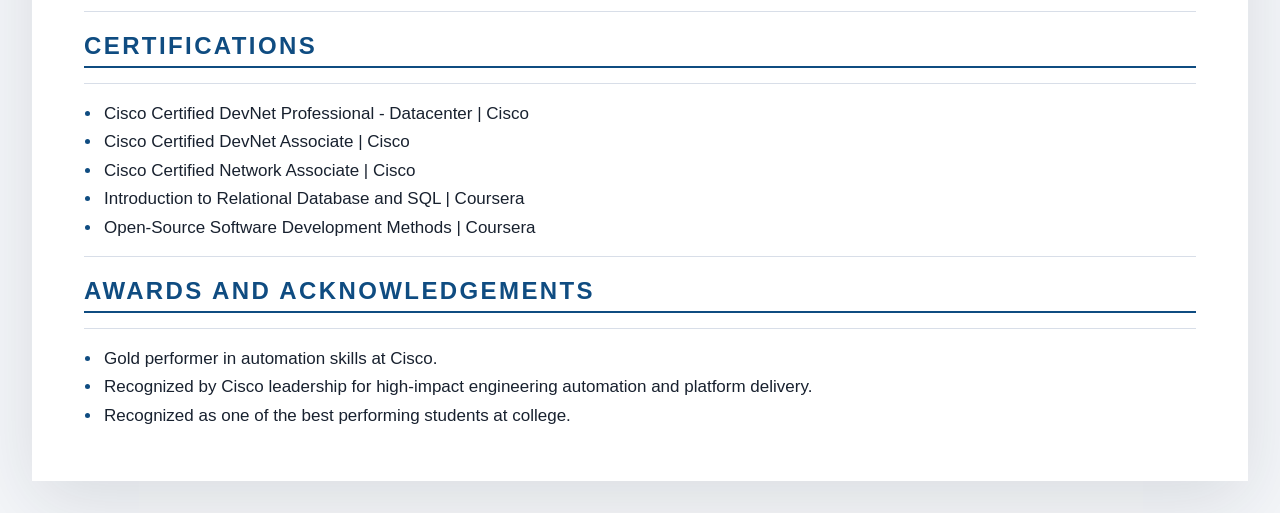
==== commit a4657ba7: "Deploying to gh-pages from @ hafijulali/resume@dcf1a9919e1ec8eda4344466ca3798b1d3e9cd8f 🚀" ====
--- a/index.html
+++ b/index.html
@@ -1,14 +1,12 @@
 <!DOCTYPE html>
-<html xmlns="http://www.w3.org/1999/xhtml">
+<html xmlns="http://www.w3.org/1999/xhtml" lang="" xml:lang="">
 <head>
   <meta charset="utf-8" />
   <meta name="generator" content="pandoc" />
   <meta name="viewport" content="width=device-width, initial-scale=1.0, user-scalable=yes" />
   <title>resume</title>
   <style>
-    /* Default styles provided by pandoc.
-    ** See https://pandoc.org/MANUAL.html#variables-for-html for config info.
-    */
+    code{white-space: pre-wrap;}
     span.smallcaps{font-variant: small-caps;}
     div.columns{display: flex; gap: min(4vw, 1.5em);}
     div.column{flex: auto; overflow-x: auto;}
@@ -128,8 +126,9 @@
 <hr />
 <h3 id="experience">Experience</h3>
 <hr />
-<h4 id="cisco-systems-inc-software-engineer-ii-june-2025-present">Cisco
-Systems Inc | Software Engineer – II | June 2025 – Present</h4>
+<h4
+id="cisco-systems-inc-software-engineer-ii-june-2025-november-2026">Cisco
+Systems Inc | Software Engineer – II | June 2025 – November 2026</h4>
 <ul>
 <li>Own platform and cloud automation initiatives within Cisco Compute
 Engineering for server, Fabric Interconnect, and Intersight analysis
--- a/style.css
+++ b/style.css
@@ -21,8 +21,8 @@
 }
 
 body {
-  width: 80vw;
-  max-width: 1080px;
+  width: 95vw;
+  max-width: none;
   margin: 32px auto;
   padding: 44px 52px;
   background: var(--surface);
